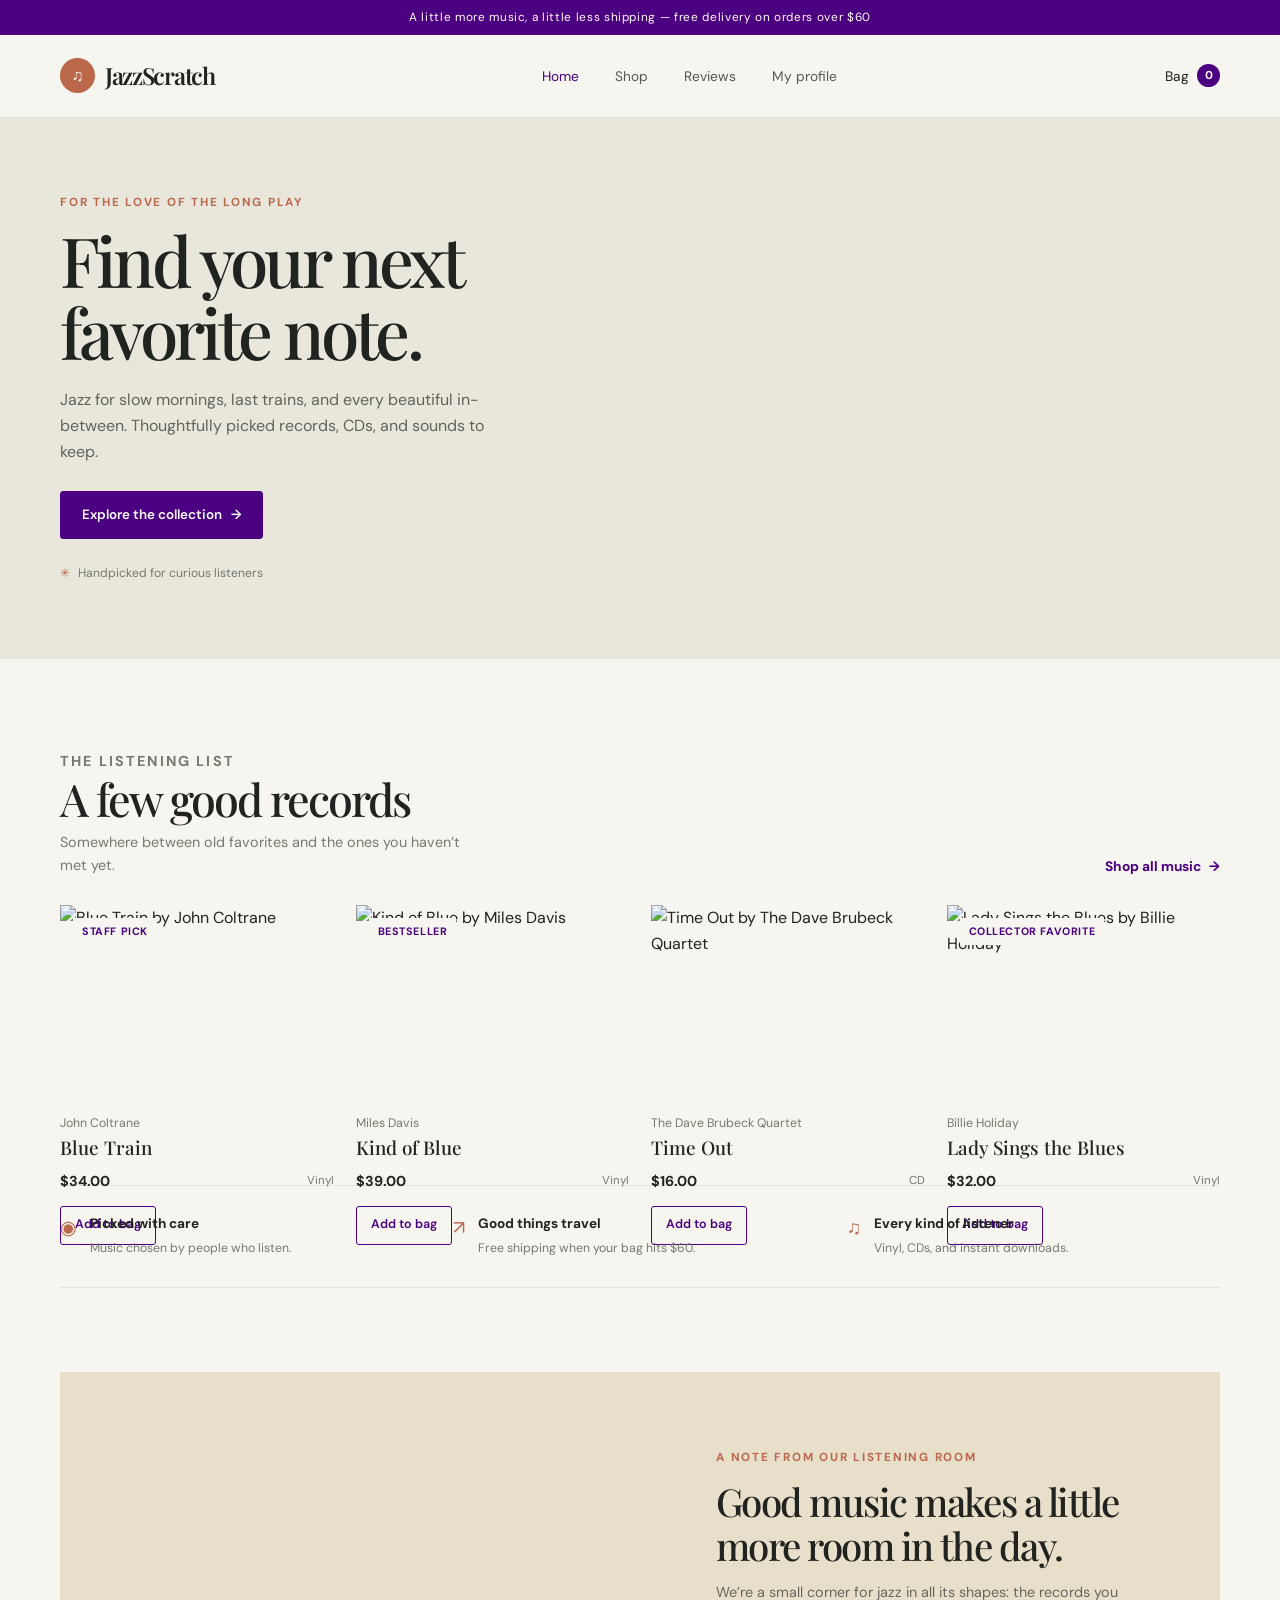
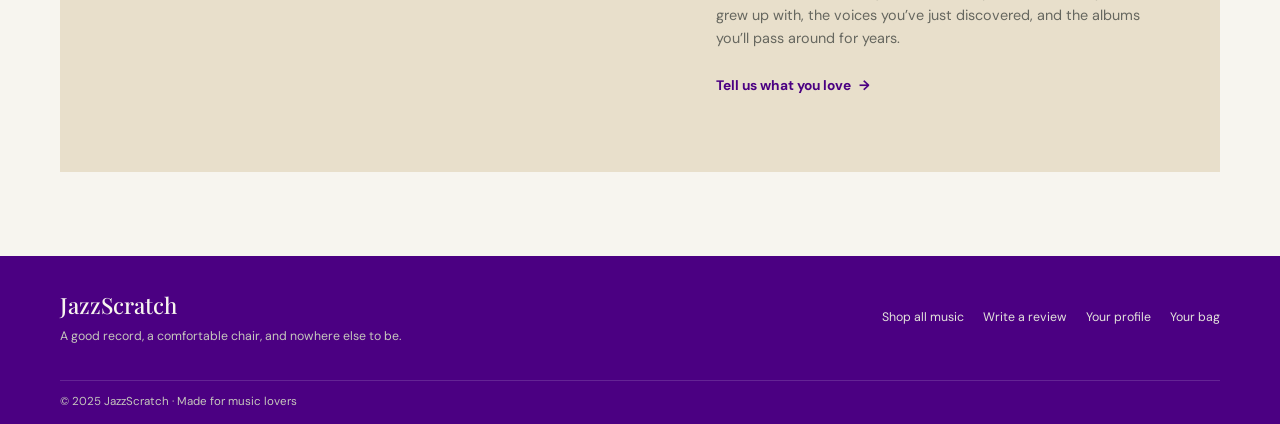
==== index.html @ 5fd5c49d "Add pages for product details, reviews, and checkout process. Implemented basic styling and function" ====
<!doctype html>
<html lang="en">
<head>
  <meta charset="utf-8">
  <meta name="viewport" content="width=device-width, initial-scale=1">
  <meta name="theme-color" content="#4B0082">
  <meta name="description" content="JazzScratch — records, CDs, and digital jazz for a life well listened.">
  <title>JazzScratch — Music for the in-between moments</title>
  <link rel="stylesheet" href="styles.css">
  <script defer src="products.js"></script>
  <script defer src="app.js"></script>
</head>
<body>
  <div class="announcement">A little more music, a little less shipping — free delivery on orders over $60</div>
  <header class="site-header">
    <div class="shell header-inner">
      <a class="brand" href="index.html" aria-label="JazzScratch home"><span class="brand-mark" aria-hidden="true">♫</span><span class="brand-name">JazzScratch</span></a>
      <nav class="main-nav" data-main-nav aria-label="Main navigation">
        <a href="index.html">Home</a><a href="products.html">Shop</a><a href="product-review.html">Reviews</a><a href="profile.html">My profile</a>
      </nav>
      <div class="header-actions"><a class="cart-link" href="cart.html">Bag <span class="cart-count" data-cart-count aria-label="0 items in cart">0</span></a><button class="menu-toggle" data-menu-toggle type="button" aria-label="Open navigation" aria-expanded="false">☰</button></div>
    </div>
  </header>
  <main>
    <section class="hero">
      <div class="hero-copy">
        <p class="eyebrow">For the love of the long play</p>
        <h1>Find your next favorite note.</h1>
        <p>Jazz for slow mornings, last trains, and every beautiful in-between. Thoughtfully picked records, CDs, and sounds to keep.</p>
        <a class="button" href="products.html">Explore the collection <span aria-hidden="true">→</span></a>
        <div class="hero-note"><span>✳</span> Handpicked for curious listeners</div>
      </div>
      <div class="hero-image" role="img" aria-label="A musician's studio filled with instruments"></div>
    </section>

    <section class="shell section" aria-labelledby="featured-heading">
      <div class="section-heading">
        <div><p class="eyebrow">The listening list</p><h2 id="featured-heading">A few good records</h2><p>Somewhere between old favorites and the ones you haven’t met yet.</p></div>
        <a class="text-link" href="products.html">Shop all music <span aria-hidden="true">→</span></a>
      </div>
      <div class="product-grid" data-featured-products></div>
    </section>

    <section class="shell feature-band" aria-label="Why shop JazzScratch">
      <div class="feature"><span class="feature-icon" aria-hidden="true">◉</span><div><strong>Picked with care</strong><span>Music chosen by people who listen.</span></div></div>
      <div class="feature"><span class="feature-icon" aria-hidden="true">↗</span><div><strong>Good things travel</strong><span>Free shipping when your bag hits $60.</span></div></div>
      <div class="feature"><span class="feature-icon" aria-hidden="true">♫</span><div><strong>Every kind of listener</strong><span>Vinyl, CDs, and instant downloads.</span></div></div>
    </section>

    <section class="shell section">
      <div class="story-panel">
        <div class="story-image" role="img" aria-label="A live musician performing beneath warm lights"></div>
        <div class="story-copy"><p class="eyebrow">A note from our listening room</p><h2>Good music makes a little more room in the day.</h2><p>We’re a small corner for jazz in all its shapes: the records you grew up with, the voices you’ve just discovered, and the albums you’ll pass around for years.</p><a class="text-link" href="product-review.html">Tell us what you love <span aria-hidden="true">→</span></a></div>
      </div>
    </section>
  </main>
  <footer class="site-footer">
    <div class="shell footer-inner"><div><a class="footer-brand" href="index.html">JazzScratch</a><p class="footer-copy">A good record, a comfortable chair, and nowhere else to be.</p></div><nav class="footer-links" aria-label="Footer navigation"><a href="products.html">Shop all music</a><a href="product-review.html">Write a review</a><a href="profile.html">Your profile</a><a href="cart.html">Your bag</a></nav></div>
    <div class="shell footer-bottom">© 2025 JazzScratch · Made for music lovers</div>
  </footer>
</body>
</html>
---- styles.css ----
@import url('https://fonts.googleapis.com/css2?family=DM+Sans:wght@400;500;600;700&family=Playfair+Display:wght@500;600;700&display=swap');

:root {
  color-scheme: light;
  --paper: #f7f5ef;
  --surface: #fffefa;
  --ink: #20231f;
  --muted: #77786f;
  --line: #e6e3d9;
  --olive: #4B0082;
  --olive-dark: #4B0082;
  --rust: #bb6749;
  --butter: #e9c879;
  --serif: 'Playfair Display', Georgia, serif;
  --sans: 'DM Sans', Arial, sans-serif;
  --shadow: 0 16px 42px rgba(37, 39, 31, .08);
}

* { box-sizing: border-box; }
html { scroll-behavior: smooth; }
body {
  margin: 0;
  background: var(--paper);
  color: var(--ink);
  font: 16px/1.6 var(--sans);
}
img { display: block; max-width: 100%; }
a { color: inherit; text-decoration: none; }
button, input, select, textarea { font: inherit; }
button, a, input, select, textarea { -webkit-tap-highlight-color: transparent; }
button { cursor: pointer; }
.shell { width: min(1160px, calc(100% - 48px)); margin-inline: auto; }
.sr-only {
  position: absolute;
  width: 1px;
  height: 1px;
  overflow: hidden;
  clip: rect(0, 0, 0, 0);
  white-space: nowrap;
  clip-path: inset(50%);
}
.eyebrow {
  margin: 0 0 12px;
  color: var(--rust);
  font-size: .73rem;
  font-weight: 700;
  letter-spacing: .15em;
  text-transform: uppercase;
}
.serif { font-family: var(--serif); font-weight: 500; letter-spacing: -.035em; }
.announcement {
  padding: 8px 20px;
  background: var(--olive-dark);
  color: #fffdf5;
  text-align: center;
  font-size: .74rem;
  letter-spacing: .055em;
}
.site-header { position: relative; z-index: 3; background: var(--paper); border-bottom: 1px solid var(--line); }
.header-inner {
  min-height: 82px;
  display: flex;
  align-items: center;
  justify-content: space-between;
  gap: 30px;
}
.brand { display: inline-flex; align-items: center; gap: 10px; white-space: nowrap; }
.brand-mark {
  display: grid;
  width: 35px;
  height: 35px;
  place-items: center;
  border-radius: 50%;
  background: var(--rust);
  color: white;
  font-size: 1rem;
}
.brand-name { font-family: var(--serif); font-size: 1.48rem; font-weight: 600; letter-spacing: -.055em; }
.main-nav { display: flex; align-items: center; gap: clamp(18px, 3vw, 36px); }
.main-nav a { color: #55574f; font-size: .86rem; transition: color .2s ease; }
.main-nav a:hover, .main-nav a[aria-current="page"] { color: var(--olive); }
.header-actions { display: flex; align-items: center; gap: 17px; }
.cart-link { display: inline-flex; align-items: center; gap: 8px; font-size: .86rem; }
.cart-count {
  display: inline-grid;
  min-width: 23px;
  height: 23px;
  padding-inline: 5px;
  place-items: center;
  border-radius: 50px;
  background: var(--olive);
  color: white;
  font-size: .72rem;
  font-weight: 700;
}
.menu-toggle { display: none; border: 0; background: none; color: var(--ink); font-size: 1.5rem; }

.button {
  display: inline-flex;
  min-height: 48px;
  align-items: center;
  justify-content: center;
  gap: 9px;
  padding: 0 21px;
  border: 1px solid var(--olive);
  border-radius: 3px;
  background: var(--olive);
  color: white;
  font-size: .84rem;
  font-weight: 600;
  transition: background .2s, color .2s, transform .2s;
}
.button:hover { transform: translateY(-1px); background: var(--olive-dark); border-color: var(--olive-dark); }
.button-outline { background: transparent; color: var(--olive); }
.button-outline:hover { background: var(--olive); color: white; }
.button-small { min-height: 39px; padding-inline: 14px; font-size: .78rem; }
.text-link { display: inline-flex; align-items: center; gap: 8px; color: var(--olive); font-size: .86rem; font-weight: 700; }
.text-link:hover { color: var(--olive); }

.hero {
  min-height: 535px;
  display: grid;
  grid-template-columns: 1.03fr .97fr;
  overflow: hidden;
  background: #e9e7dc;
}
.hero-copy { display: flex; flex-direction: column; align-items: flex-start; justify-content: center; padding: 75px max(44px, calc((100vw - 1160px) / 2)); padding-right: 35px; }
.hero h1 { max-width: 600px; margin: 0 0 20px; font: 500 clamp(3rem, 5.4vw, 5.1rem)/1.04 var(--serif); letter-spacing: -.055em; }
.hero-copy > p:not(.eyebrow) { max-width: 440px; margin: 0 0 27px; color: #62645b; }
.hero-image { min-height: 535px; background: linear-gradient(90deg, rgba(233,231,220,.1), transparent 30%), url('https://images.unsplash.com/photo-1511379938547-c1f69419868d?auto=format&fit=crop&w=1400&q=85') center 53%/cover; }
.hero-note { display: inline-flex; align-items: center; gap: 8px; margin-top: 25px; color: var(--muted); font-size: .76rem; }
.hero-note span { color: var(--rust); }

.section { padding-block: 84px; }
.section-tight { padding-block: 58px; }
.section-heading { display: flex; align-items: end; justify-content: space-between; gap: 25px; margin-bottom: 28px; }
.section-heading h2, .page-heading h1 { margin: 0; font: 500 clamp(2rem, 3.5vw, 3rem)/1.15 var(--serif); letter-spacing: -.045em; }
.section-heading p { max-width: 420px; margin: 7px 0 0; color: var(--muted); font-size: .9rem; }
.product-grid { display: grid; grid-template-columns: repeat(4, minmax(0, 1fr)); gap: 22px; }
.product-card { min-width: 0; }
.product-image-wrap { position: relative; overflow: hidden; aspect-ratio: 1 / 1.05; background: #e6e1d5; }
.product-image { width: 100%; height: 100%; object-fit: cover; transition: transform .45s ease; }
.product-card:hover .product-image { transform: scale(1.035); }
.product-badge { position: absolute; top: 13px; left: 13px; padding: 5px 9px; background: var(--paper); color: var(--olive); font-size: .67rem; font-weight: 700; letter-spacing: .055em; text-transform: uppercase; }
.product-info { padding-top: 13px; }
.product-artist { margin: 0 0 2px; color: var(--muted); font-size: .77rem; }
.product-title { margin: 0; font: 500 1.18rem/1.35 var(--serif); }
.product-meta { display: flex; align-items: center; justify-content: space-between; gap: 8px; margin-top: 9px; }
.product-price { font-size: .9rem; font-weight: 700; }
.product-format { color: var(--muted); font-size: .72rem; }
.card-add { margin-top: 13px; }
.empty-state { grid-column: 1 / -1; padding: 35px; border: 1px dashed #cbc9bd; color: var(--muted); text-align: center; }

.feature-band {
  display: grid;
  grid-template-columns: repeat(3, 1fr);
  gap: 20px;
  padding-block: 27px;
  border-block: 1px solid var(--line);
}
.feature { display: flex; align-items: flex-start; gap: 13px; }
.feature-icon { color: var(--rust); font-size: 1.2rem; }
.feature strong { display: block; font-size: .85rem; }
.feature span:last-child { color: var(--muted); font-size: .77rem; }
.story-panel { display: grid; min-height: 390px; grid-template-columns: 1fr 1fr; background: #e8dfcb; }
.story-image { min-height: 300px; background: url('https://images.unsplash.com/photo-1493225457124-a3eb161ffa5f?auto=format&fit=crop&w=1200&q=85') center/cover; }
.story-copy { display: flex; flex-direction: column; align-items: flex-start; justify-content: center; padding: clamp(32px, 6vw, 76px); }
.story-copy h2 { max-width: 460px; margin: 0 0 14px; font: 500 clamp(2rem, 3vw, 2.8rem)/1.15 var(--serif); letter-spacing: -.04em; }
.story-copy p:not(.eyebrow) { max-width: 440px; margin: 0 0 24px; color: #66675f; font-size: .9rem; }

.page-main { min-height: 56vh; padding-block: 62px 90px; }
.page-heading { margin-bottom: 30px; }
.page-heading p { max-width: 650px; margin: 10px 0 0; color: var(--muted); }
.toolbar { display: grid; grid-template-columns: minmax(220px, 1fr) 220px 200px; gap: 12px; margin-bottom: 27px; }
.field, .select, .textarea {
  width: 100%;
  min-height: 47px;
  padding: 11px 13px;
  border: 1px solid #d8d6cc;
  border-radius: 3px;
  background: var(--surface);
  color: var(--ink);
}
.textarea { min-height: 130px; resize: vertical; }
.field:focus, .select:focus, .textarea:focus { outline: 2px solid rgba(75, 0, 130, .22); border-color: var(--olive); }
.filter-label, .form-field label { display: block; margin-bottom: 7px; color: #575950; font-size: .78rem; font-weight: 600; }
.toolbar .field, .toolbar .select { align-self: end; }

.detail-layout { display: grid; grid-template-columns: 1fr 1fr; gap: clamp(35px, 7vw, 85px); align-items: start; }
.detail-image { width: 100%; aspect-ratio: 1 / 1; object-fit: cover; background: #e6e1d5; }
.detail-copy { padding-top: 16px; }
.detail-copy h1 { margin: 0 0 7px; font: 500 clamp(2.5rem, 4vw, 3.8rem)/1.08 var(--serif); letter-spacing: -.05em; }
.detail-artist { margin: 0; color: var(--muted); }
.detail-price { margin: 22px 0; font-size: 1.2rem; font-weight: 700; }
.detail-description { max-width: 540px; color: #62645b; }
.detail-purchase { display: flex; gap: 12px; margin: 27px 0 35px; }
.quantity-input { width: 78px; min-height: 48px; padding: 8px; border: 1px solid #d8d6cc; background: var(--surface); text-align: center; }
.spec-list { margin: 0; border-top: 1px solid var(--line); }
.spec-row { display: flex; justify-content: space-between; gap: 20px; padding: 12px 0; border-bottom: 1px solid var(--line); font-size: .83rem; }
.spec-row dt { color: var(--muted); }
.spec-row dd { margin: 0; font-weight: 600; text-align: right; }

.content-card { padding: clamp(22px, 4vw, 38px); border: 1px solid var(--line); background: var(--surface); }
.cart-layout, .checkout-layout { display: grid; grid-template-columns: minmax(0, 1.5fr) minmax(270px, .75fr); gap: 38px; align-items: start; }
.cart-line { display: grid; grid-template-columns: 96px 1fr auto; gap: 20px; align-items: center; padding: 19px 0; border-bottom: 1px solid var(--line); }
.cart-line:first-child { padding-top: 0; }
.cart-line img { width: 96px; height: 96px; object-fit: cover; background: #e6e1d5; }
.cart-line h3 { margin: 0; font: 500 1.15rem/1.3 var(--serif); }
.cart-line p { margin: 4px 0; color: var(--muted); font-size: .79rem; }
.cart-line-controls { display: flex; flex-wrap: wrap; align-items: center; gap: 13px; margin-top: 10px; }
.qty-control { display: flex; align-items: center; gap: 10px; }
.qty-control button, .remove-button { padding: 3px 7px; border: 1px solid var(--line); background: transparent; color: var(--ink); }
.remove-button { border: 0; color: var(--rust); font-size: .78rem; text-decoration: underline; }
.line-total { align-self: start; padding-top: 8px; font-size: .87rem; font-weight: 700; white-space: nowrap; }
.summary-card { position: sticky; top: 20px; }
.summary-card h2 { margin: 0 0 19px; font: 500 1.55rem var(--serif); }
.summary-row { display: flex; justify-content: space-between; gap: 15px; padding: 9px 0; color: #66675f; font-size: .85rem; }
.summary-total { margin-top: 8px; padding-top: 16px; border-top: 1px solid var(--line); color: var(--ink); font-size: 1rem; font-weight: 700; }
.summary-card .button { width: 100%; margin-top: 17px; }
.summary-note { margin: 13px 0 0; color: var(--muted); font-size: .74rem; text-align: center; }
.empty-cart { padding: 35px; border: 1px dashed #cbc9bd; background: rgba(255,254,250,.55); text-align: center; }
.empty-cart h2 { margin: 0 0 7px; font: 500 1.65rem var(--serif); }
.empty-cart p { margin: 0 0 20px; color: var(--muted); }

.form-layout { display: grid; grid-template-columns: minmax(0, 1.2fr) minmax(280px, .8fr); gap: 38px; align-items: start; }
.form-grid { display: grid; grid-template-columns: repeat(2, 1fr); gap: 17px; }
.form-field.full { grid-column: 1 / -1; }
.form-field { min-width: 0; }
.form-field .field, .form-field .select, .form-field .textarea { background: white; }
.form-submit { margin-top: 20px; }
.notice { margin: 0 0 19px; padding: 14px 16px; border-left: 3px solid var(--olive); background: #eee5f5; color: var(--olive-dark); font-size: .86rem; }
.notice-error { border-color: var(--rust); background: #f7ece6; color: #763d2a; }
.order-lines { margin: 0; padding: 0; list-style: none; }
.order-lines li { display: flex; justify-content: space-between; gap: 15px; padding: 8px 0; border-bottom: 1px solid var(--line); font-size: .8rem; }

.review-shell { max-width: 770px; margin-inline: auto; }
.review-fields { display: grid; gap: 19px; }
.choice-grid { display: flex; flex-wrap: wrap; gap: 9px; }
.choice { position: relative; }
.choice input { position: absolute; width: 1px; height: 1px; opacity: 0; }
.choice span { display: inline-flex; min-height: 38px; align-items: center; padding: 0 13px; border: 1px solid #d8d6cc; border-radius: 50px; background: white; color: #66675f; font-size: .79rem; cursor: pointer; }
.choice input:checked + span { border-color: var(--olive); background: var(--olive); color: white; }
.choice input:focus-visible + span { outline: 2px solid var(--rust); outline-offset: 2px; }
.rating-row { display: flex; align-items: center; gap: 13px; }
.rating-row select { width: 100px; }
.review-list { display: grid; gap: 15px; margin-top: 22px; }
.review-item { padding: 18px; border: 1px solid var(--line); background: white; }
.review-item h3 { margin: 0; font: 500 1.1rem var(--serif); }
.review-item p { margin: 7px 0 0; color: #62645b; font-size: .86rem; white-space: pre-wrap; }
.review-item small { color: var(--muted); }
.profile-grid { display: grid; grid-template-columns: .8fr 1.2fr; gap: 25px; align-items: start; }
.profile-name { margin: 0 0 5px; font: 500 1.8rem var(--serif); }
.profile-data { margin: 0; }
.profile-data div { padding: 11px 0; border-bottom: 1px solid var(--line); }
.profile-data dt { color: var(--muted); font-size: .73rem; }
.profile-data dd { margin: 2px 0 0; font-size: .86rem; font-weight: 600; }
.preference-chips { display: flex; flex-wrap: wrap; gap: 8px; margin-top: 12px; }
.preference-chip { padding: 5px 10px; border-radius: 50px; background: #eee5f5; color: var(--olive-dark); font-size: .75rem; }

.site-footer { margin-top: 0; background: #4B0082; color: #f7f5ef; }
.footer-inner { display: grid; grid-template-columns: 1fr auto; gap: 28px; align-items: center; padding-block: 34px; }
.footer-brand { font: 500 1.4rem var(--serif); }
.footer-copy { max-width: 420px; margin: 5px 0 0; color: #c6c7bd; font-size: .77rem; }
.footer-links { display: flex; flex-wrap: wrap; justify-content: end; gap: 19px; }
.footer-links a { color: #e4e3dc; font-size: .77rem; }
.footer-bottom { padding: 12px 0; border-top: 1px solid rgba(255,255,255,.14); color: #c6c7bd; font-size: .72rem; }

@media (max-width: 900px) {
  .main-nav { gap: 17px; }
  .main-nav a { font-size: .8rem; }
  .product-grid { grid-template-columns: repeat(2, minmax(0, 1fr)); gap: 28px 18px; }
  .hero { min-height: 470px; }
  .hero-image { min-height: 470px; }
  .cart-layout, .checkout-layout, .form-layout { gap: 22px; }
}
@media (max-width: 700px) {
  .shell { width: min(100% - 34px, 560px); }
  .announcement { font-size: .68rem; }
  .header-inner { min-height: 70px; }
  .menu-toggle { display: block; order: 3; }
  .main-nav {
    position: absolute;
    top: 100%;
    right: 0;
    left: 0;
    display: none;
    align-items: stretch;
    gap: 0;
    padding: 8px 22px 17px;
    border-bottom: 1px solid var(--line);
    background: var(--paper);
  }
  .main-nav.is-open { display: flex; flex-direction: column; }
  .main-nav a { padding: 10px 0; font-size: .9rem; }
  .header-actions { margin-left: auto; }
  .cart-link { font-size: .8rem; }
  .hero { grid-template-columns: 1fr; }
  .hero-copy { min-height: 390px; padding: 50px 28px; }
  .hero h1 { font-size: clamp(3rem, 12vw, 4.3rem); }
  .hero-image { min-height: 310px; }
  .section { padding-block: 61px; }
  .section-heading { align-items: flex-start; flex-direction: column; gap: 14px; }
  .feature-band { grid-template-columns: 1fr; gap: 19px; padding-block: 24px; }
  .story-panel { grid-template-columns: 1fr; }
  .story-image { min-height: 280px; }
  .story-copy { padding: 37px 27px; }
  .page-main { padding-block: 45px 65px; }
  .toolbar { grid-template-columns: 1fr 1fr; }
  .toolbar .field { grid-column: 1 / -1; }
  .detail-layout { grid-template-columns: 1fr; gap: 24px; }
  .detail-copy { padding-top: 0; }
  .cart-layout, .checkout-layout, .form-layout, .profile-grid { grid-template-columns: 1fr; }
  .summary-card { position: static; }
  .cart-line { grid-template-columns: 72px 1fr auto; gap: 12px; }
  .cart-line img { width: 72px; height: 78px; }
  .cart-line h3 { font-size: 1rem; }
  .footer-inner { grid-template-columns: 1fr; }
  .footer-links { justify-content: flex-start; }
}
@media (max-width: 420px) {
  .shell { width: calc(100% - 28px); }
  .brand-name { font-size: 1.28rem; }
  .brand-mark { width: 31px; height: 31px; }
  .header-inner { gap: 12px; }
  .header-actions { gap: 0; }
  .product-grid { gap: 22px 12px; }
  .product-title { font-size: 1.04rem; }
  .product-image-wrap { aspect-ratio: 1 / 1.12; }
  .toolbar { grid-template-columns: 1fr; }
  .toolbar .field { grid-column: auto; }
  .form-grid { grid-template-columns: 1fr; }
  .form-field.full { grid-column: auto; }
  .cart-line { grid-template-columns: 62px 1fr; }
  .cart-line img { width: 62px; height: 70px; }
  .line-total { grid-column: 2; justify-self: start; padding-top: 0; }
}
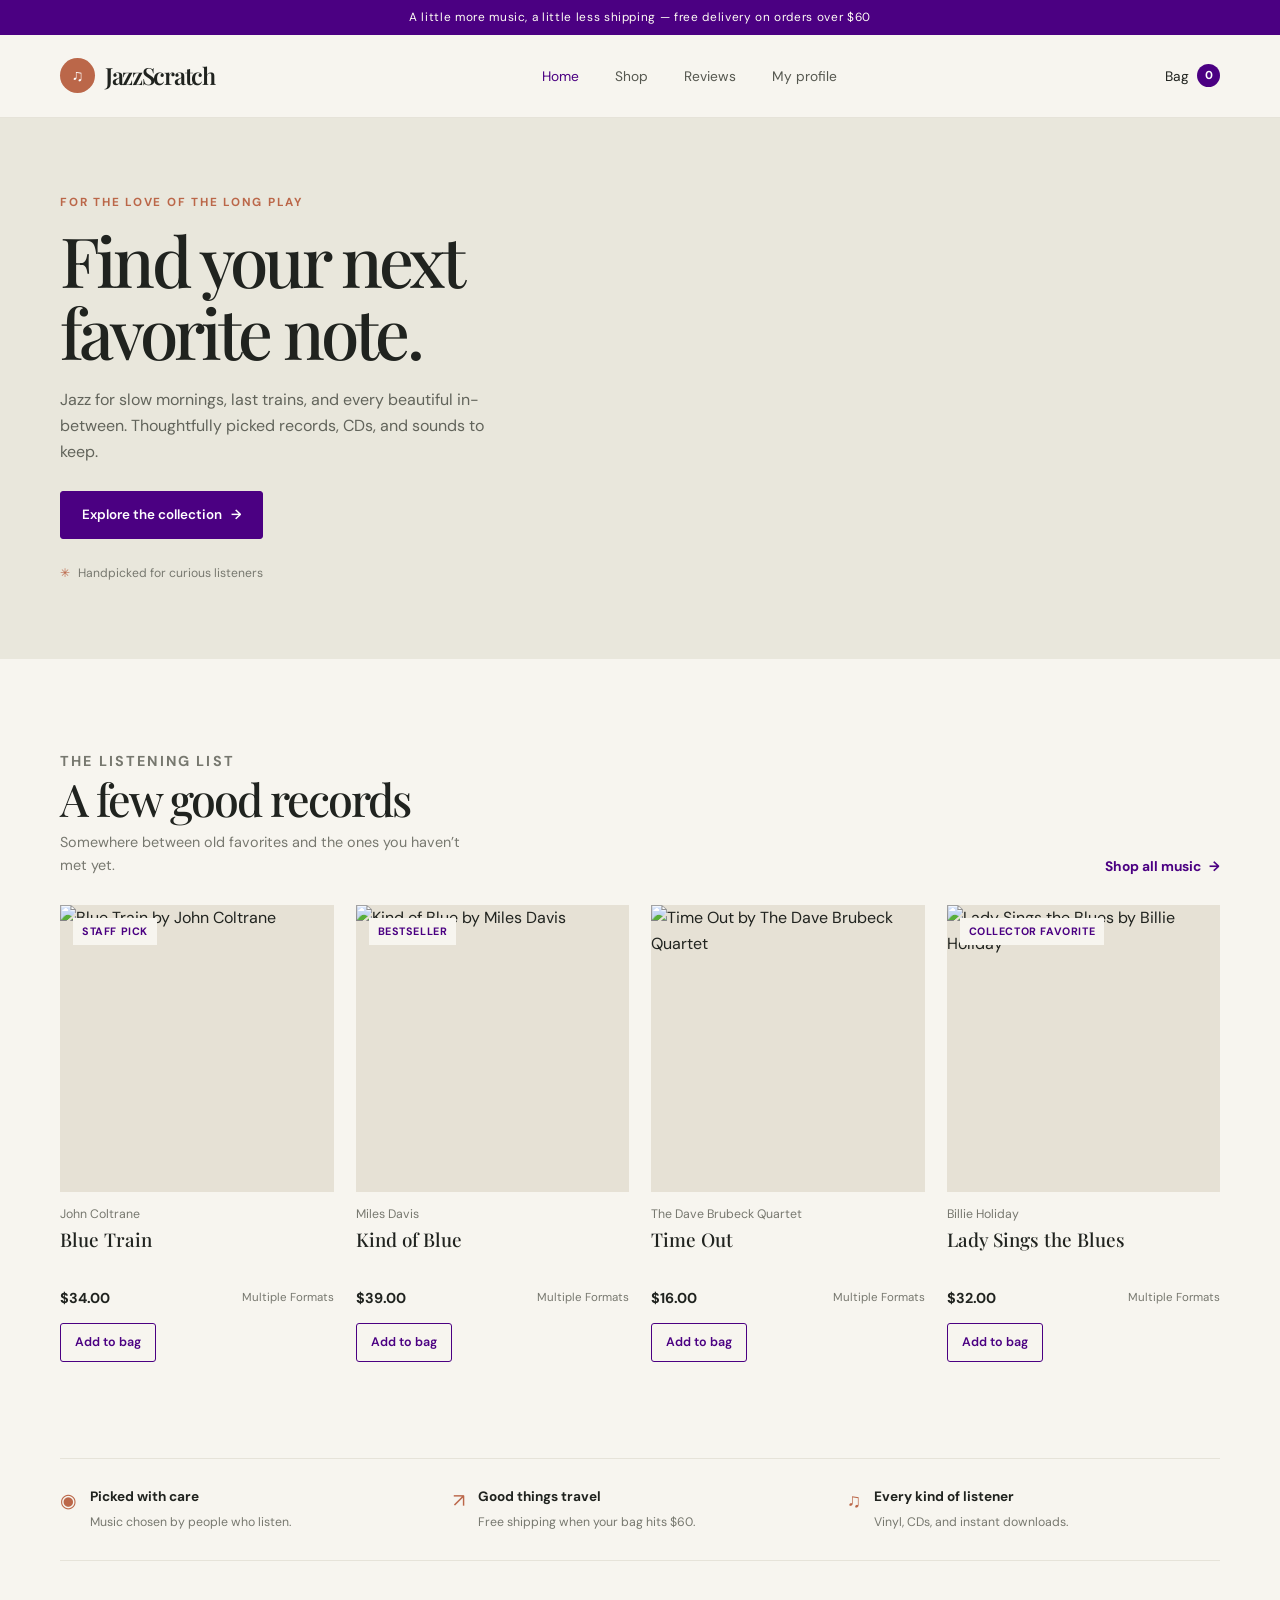
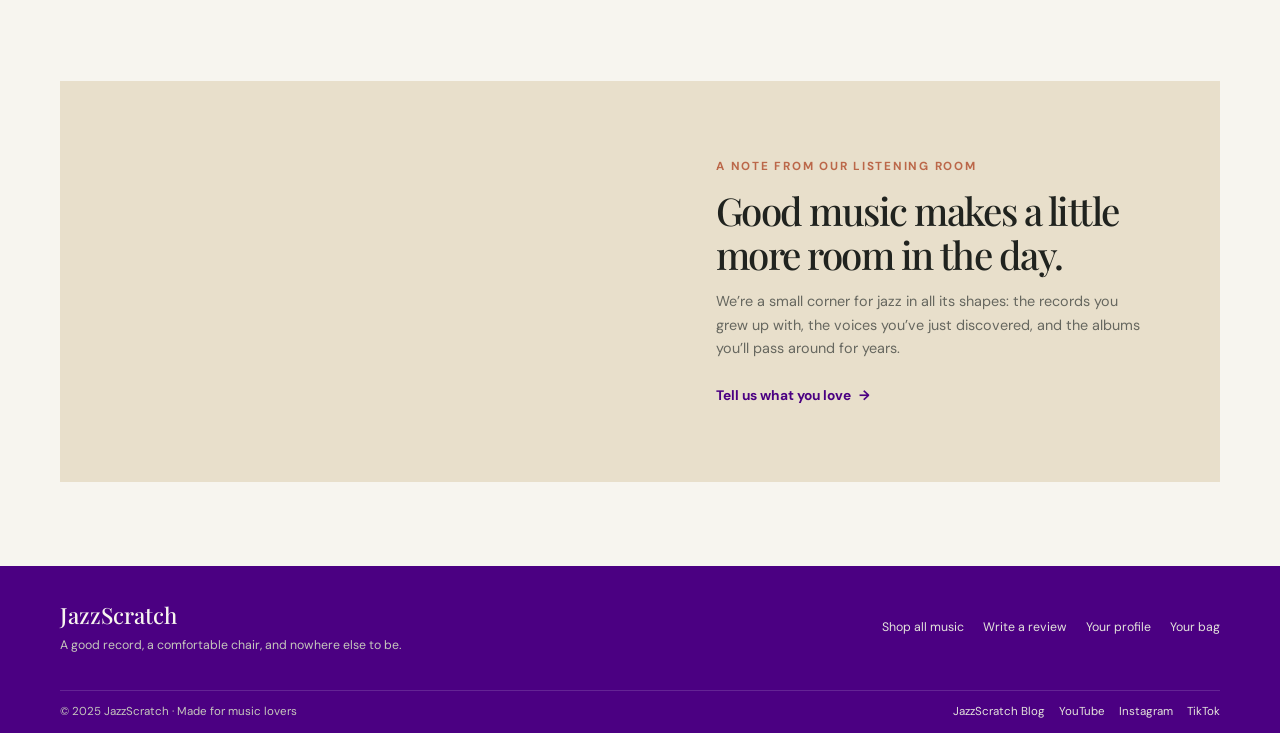
==== commit e601a15d: "added new features and fixed bugs in the application, including updates to the user interface and pr" ====
--- a/index.html
+++ b/index.html
@@ -56,7 +56,7 @@
   </main>
   <footer class="site-footer">
     <div class="shell footer-inner"><div><a class="footer-brand" href="index.html">JazzScratch</a><p class="footer-copy">A good record, a comfortable chair, and nowhere else to be.</p></div><nav class="footer-links" aria-label="Footer navigation"><a href="products.html">Shop all music</a><a href="product-review.html">Write a review</a><a href="profile.html">Your profile</a><a href="cart.html">Your bag</a></nav></div>
-    <div class="shell footer-bottom">© 2025 JazzScratch · Made for music lovers</div>
+    <div class="shell footer-bottom"><div class="footer-bottom-inner"><span>© 2025 JazzScratch · Made for music lovers</span><nav class="social-links" aria-label="Social media"><a href="#">JazzScratch Blog</a><a href="#">YouTube</a><a href="#">Instagram</a><a href="#">TikTok</a></nav></div></div>
   </footer>
 </body>
 </html>
--- a/styles.css
+++ b/styles.css
@@ -136,25 +136,26 @@
 .section-heading { display: flex; align-items: end; justify-content: space-between; gap: 25px; margin-bottom: 28px; }
 .section-heading h2, .page-heading h1 { margin: 0; font: 500 clamp(2rem, 3.5vw, 3rem)/1.15 var(--serif); letter-spacing: -.045em; }
 .section-heading p { max-width: 420px; margin: 7px 0 0; color: var(--muted); font-size: .9rem; }
-.product-grid { display: grid; grid-template-columns: repeat(4, minmax(0, 1fr)); gap: 22px; }
-.product-card { min-width: 0; }
+.product-grid { display: grid; grid-template-columns: repeat(4, minmax(0, 1fr)); gap: 38px 22px; align-items: stretch; }
+.product-card { min-width: 0; display: flex; flex-direction: column; height: 100%; }
 .product-image-wrap { position: relative; overflow: hidden; aspect-ratio: 1 / 1.05; background: #e6e1d5; }
 .product-image { width: 100%; height: 100%; object-fit: cover; transition: transform .45s ease; }
 .product-card:hover .product-image { transform: scale(1.035); }
 .product-badge { position: absolute; top: 13px; left: 13px; padding: 5px 9px; background: var(--paper); color: var(--olive); font-size: .67rem; font-weight: 700; letter-spacing: .055em; text-transform: uppercase; }
-.product-info { padding-top: 13px; }
+.product-info { display: flex; flex: 1; flex-direction: column; min-width: 0; padding-top: 13px; }
 .product-artist { margin: 0 0 2px; color: var(--muted); font-size: .77rem; }
-.product-title { margin: 0; font: 500 1.18rem/1.35 var(--serif); }
+.product-title { min-height: 2.7em; margin: 0; font: 500 1.18rem/1.35 var(--serif); }
 .product-meta { display: flex; align-items: center; justify-content: space-between; gap: 8px; margin-top: 9px; }
 .product-price { font-size: .9rem; font-weight: 700; }
 .product-format { color: var(--muted); font-size: .72rem; }
-.card-add { margin-top: 13px; }
+.card-add { align-self: flex-start; margin-top: 13px; }
 .empty-state { grid-column: 1 / -1; padding: 35px; border: 1px dashed #cbc9bd; color: var(--muted); text-align: center; }
 
 .feature-band {
   display: grid;
   grid-template-columns: repeat(3, 1fr);
   gap: 20px;
+  margin-block: 12px 36px;
   padding-block: 27px;
   border-block: 1px solid var(--line);
 }
@@ -171,7 +172,7 @@
 .page-main { min-height: 56vh; padding-block: 62px 90px; }
 .page-heading { margin-bottom: 30px; }
 .page-heading p { max-width: 650px; margin: 10px 0 0; color: var(--muted); }
-.toolbar { display: grid; grid-template-columns: minmax(220px, 1fr) 220px 200px; gap: 12px; margin-bottom: 27px; }
+.toolbar { display: grid; grid-template-columns: minmax(180px, 1fr) repeat(4, minmax(150px, 180px)); gap: 12px; margin-bottom: 27px; }
 .field, .select, .textarea {
   width: 100%;
   min-height: 47px;
@@ -193,7 +194,9 @@
 .detail-artist { margin: 0; color: var(--muted); }
 .detail-price { margin: 22px 0; font-size: 1.2rem; font-weight: 700; }
 .detail-description { max-width: 540px; color: #62645b; }
-.detail-purchase { display: flex; gap: 12px; margin: 27px 0 35px; }
+.detail-purchase { display: flex; flex-wrap: wrap; align-items: flex-end; gap: 12px; margin: 27px 0 35px; }
+.detail-format { display: grid; gap: 5px; min-width: 145px; color: #575950; font-size: .78rem; font-weight: 600; }
+.detail-format .select { min-width: 145px; }
 .quantity-input { width: 78px; min-height: 48px; padding: 8px; border: 1px solid #d8d6cc; background: var(--surface); text-align: center; }
 .spec-list { margin: 0; border-top: 1px solid var(--line); }
 .spec-row { display: flex; justify-content: space-between; gap: 20px; padding: 12px 0; border-bottom: 1px solid var(--line); font-size: .83rem; }
@@ -241,11 +244,29 @@
 .choice span { display: inline-flex; min-height: 38px; align-items: center; padding: 0 13px; border: 1px solid #d8d6cc; border-radius: 50px; background: white; color: #66675f; font-size: .79rem; cursor: pointer; }
 .choice input:checked + span { border-color: var(--olive); background: var(--olive); color: white; }
 .choice input:focus-visible + span { outline: 2px solid var(--rust); outline-offset: 2px; }
-.rating-row { display: flex; align-items: center; gap: 13px; }
-.rating-row select { width: 100px; }
+.star-rating-field { margin: 0; padding: 0; border: 0; }
+.star-rating { display: flex; align-items: center; gap: 3px; }
+.star-rating input { position: absolute; width: 1px; height: 1px; opacity: 0; }
+.star-rating label { margin: 0; color: #b9b6aa; font-size: 2rem; line-height: 1; cursor: pointer; transition: color .15s ease, transform .15s ease; }
+.star-rating label:hover, .star-rating label.filled { color: #c58a34; }
+.star-rating input:focus-visible + label { outline: 2px solid var(--rust); outline-offset: 2px; border-radius: 2px; }
+.star-rating:hover label { color: #b9b6aa; }
+.star-rating label:hover, .star-rating label:hover ~ label { color: #b9b6aa; }
+.star-rating label.filled { color: #c58a34; }
+.review-section { display: grid; gap: 17px; padding: 20px; border: 1px solid var(--line); background: #faf9f5; }
+.review-section h2 { margin: 0 0 14px; font: 500 1.35rem var(--serif); }
+.review-section-disliked { border-left: 3px solid #a36c5a; }
+.choice-disliked input:checked + span { border-color: #8c5a49; background: #8c5a49; }
+.review-stars { display: inline-block; margin-left: 5px; color: #c58a34; font-size: .9em; letter-spacing: 1px; }
+.review-feedback { margin-top: 10px; }
+.review-feedback p { margin-top: 3px; }
+.review-feedback-disliked strong { color: #8c5a49; }
 .review-list { display: grid; gap: 15px; margin-top: 22px; }
 .review-item { padding: 18px; border: 1px solid var(--line); background: white; }
 .review-item h3 { margin: 0; font: 500 1.1rem var(--serif); }
+.review-item-header { display: flex; align-items: flex-start; justify-content: space-between; gap: 12px; }
+.delete-review-button { flex: 0 0 auto; padding: 5px 8px; border: 1px solid #b28a7d; background: transparent; color: #7a4c3e; font-size: .75rem; cursor: pointer; }
+.delete-review-button:hover, .delete-review-button:focus-visible { background: #f2e3de; }
 .review-item p { margin: 7px 0 0; color: #62645b; font-size: .86rem; white-space: pre-wrap; }
 .review-item small { color: var(--muted); }
 .profile-grid { display: grid; grid-template-columns: .8fr 1.2fr; gap: 25px; align-items: start; }
@@ -256,6 +277,22 @@
 .profile-data dd { margin: 2px 0 0; font-size: .86rem; font-weight: 600; }
 .preference-chips { display: flex; flex-wrap: wrap; gap: 8px; margin-top: 12px; }
 .preference-chip { padding: 5px 10px; border-radius: 50px; background: #eee5f5; color: var(--olive-dark); font-size: .75rem; }
+.preference-chip-disliked { background: #f2e3de; color: #7a4c3e; }
+.interpretation-shell { margin-top: 55px; padding: clamp(22px, 4vw, 38px); border: 1px solid var(--line); background: var(--surface); }
+.interpretation-heading { display: flex; align-items: flex-start; justify-content: space-between; gap: 20px; }
+.interpretation-heading h2 { margin: 0; font: 500 clamp(1.7rem, 3vw, 2.35rem)/1.12 var(--serif); }
+.interpretation-status { padding: 6px 10px; border-radius: 50px; background: #eef0e5; color: var(--olive-dark); font-size: .72rem; white-space: nowrap; }
+.interpretation-status-suggested { background: #e7eddf; color: #4f5f35; }
+.interpretation-status-not-suggested { background: #f2e3de; color: #7a4c3e; }
+.interpretation-status-unsure { background: #eeeae0; color: #686258; }
+.interpretation-copy { max-width: 720px; margin: 18px 0; color: #62645b; font-size: .92rem; }
+.interpretation-block { margin-top: 17px; }
+.interpretation-block strong, .interpretation-dislikes strong { color: #575950; font-size: .78rem; }
+.interpretation-dislikes { margin: 18px 0 0; color: #62645b; font-size: .82rem; }
+.suggestion-rating { display: flex; align-items: center; gap: 8px; margin-top: 22px; padding-top: 17px; border-top: 1px solid var(--line); }
+.suggestion-rating > span { margin-right: 4px; color: #62645b; font-size: .82rem; }
+.suggestion-rating button { width: 40px; height: 40px; border: 1px solid var(--line); border-radius: 50%; background: white; cursor: pointer; font-size: 1rem; }
+.suggestion-rating button:hover, .suggestion-rating button.is-selected { border-color: var(--olive); background: #eef0e5; }
 
 .site-footer { margin-top: 0; background: #4B0082; color: #f7f5ef; }
 .footer-inner { display: grid; grid-template-columns: 1fr auto; gap: 28px; align-items: center; padding-block: 34px; }
@@ -264,10 +301,15 @@
 .footer-links { display: flex; flex-wrap: wrap; justify-content: end; gap: 19px; }
 .footer-links a { color: #e4e3dc; font-size: .77rem; }
 .footer-bottom { padding: 12px 0; border-top: 1px solid rgba(255,255,255,.14); color: #c6c7bd; font-size: .72rem; }
+.footer-bottom-inner { display: flex; align-items: center; justify-content: space-between; gap: 16px; }
+.social-links { display: flex; flex-wrap: wrap; justify-content: flex-end; gap: 14px; }
+.social-links a { color: #e4e3dc; }
+.social-links a:hover { text-decoration: underline; }
 
 @media (max-width: 900px) {
   .main-nav { gap: 17px; }
   .main-nav a { font-size: .8rem; }
+  .toolbar { grid-template-columns: repeat(3, minmax(0, 1fr)); }
   .product-grid { grid-template-columns: repeat(2, minmax(0, 1fr)); gap: 28px 18px; }
   .hero { min-height: 470px; }
   .hero-image { min-height: 470px; }
@@ -308,6 +350,9 @@
   .toolbar { grid-template-columns: 1fr 1fr; }
   .toolbar .field { grid-column: 1 / -1; }
   .detail-layout { grid-template-columns: 1fr; gap: 24px; }
+  .interpretation-heading { flex-direction: column; }
+  .suggestion-rating { flex-wrap: wrap; }
+  .suggestion-rating > span { width: 100%; }
   .detail-copy { padding-top: 0; }
   .cart-layout, .checkout-layout, .form-layout, .profile-grid { grid-template-columns: 1fr; }
   .summary-card { position: static; }
@@ -316,6 +361,8 @@
   .cart-line h3 { font-size: 1rem; }
   .footer-inner { grid-template-columns: 1fr; }
   .footer-links { justify-content: flex-start; }
+  .footer-bottom-inner { align-items: flex-start; flex-direction: column; }
+  .social-links { justify-content: flex-start; }
 }
 @media (max-width: 420px) {
   .shell { width: calc(100% - 28px); }
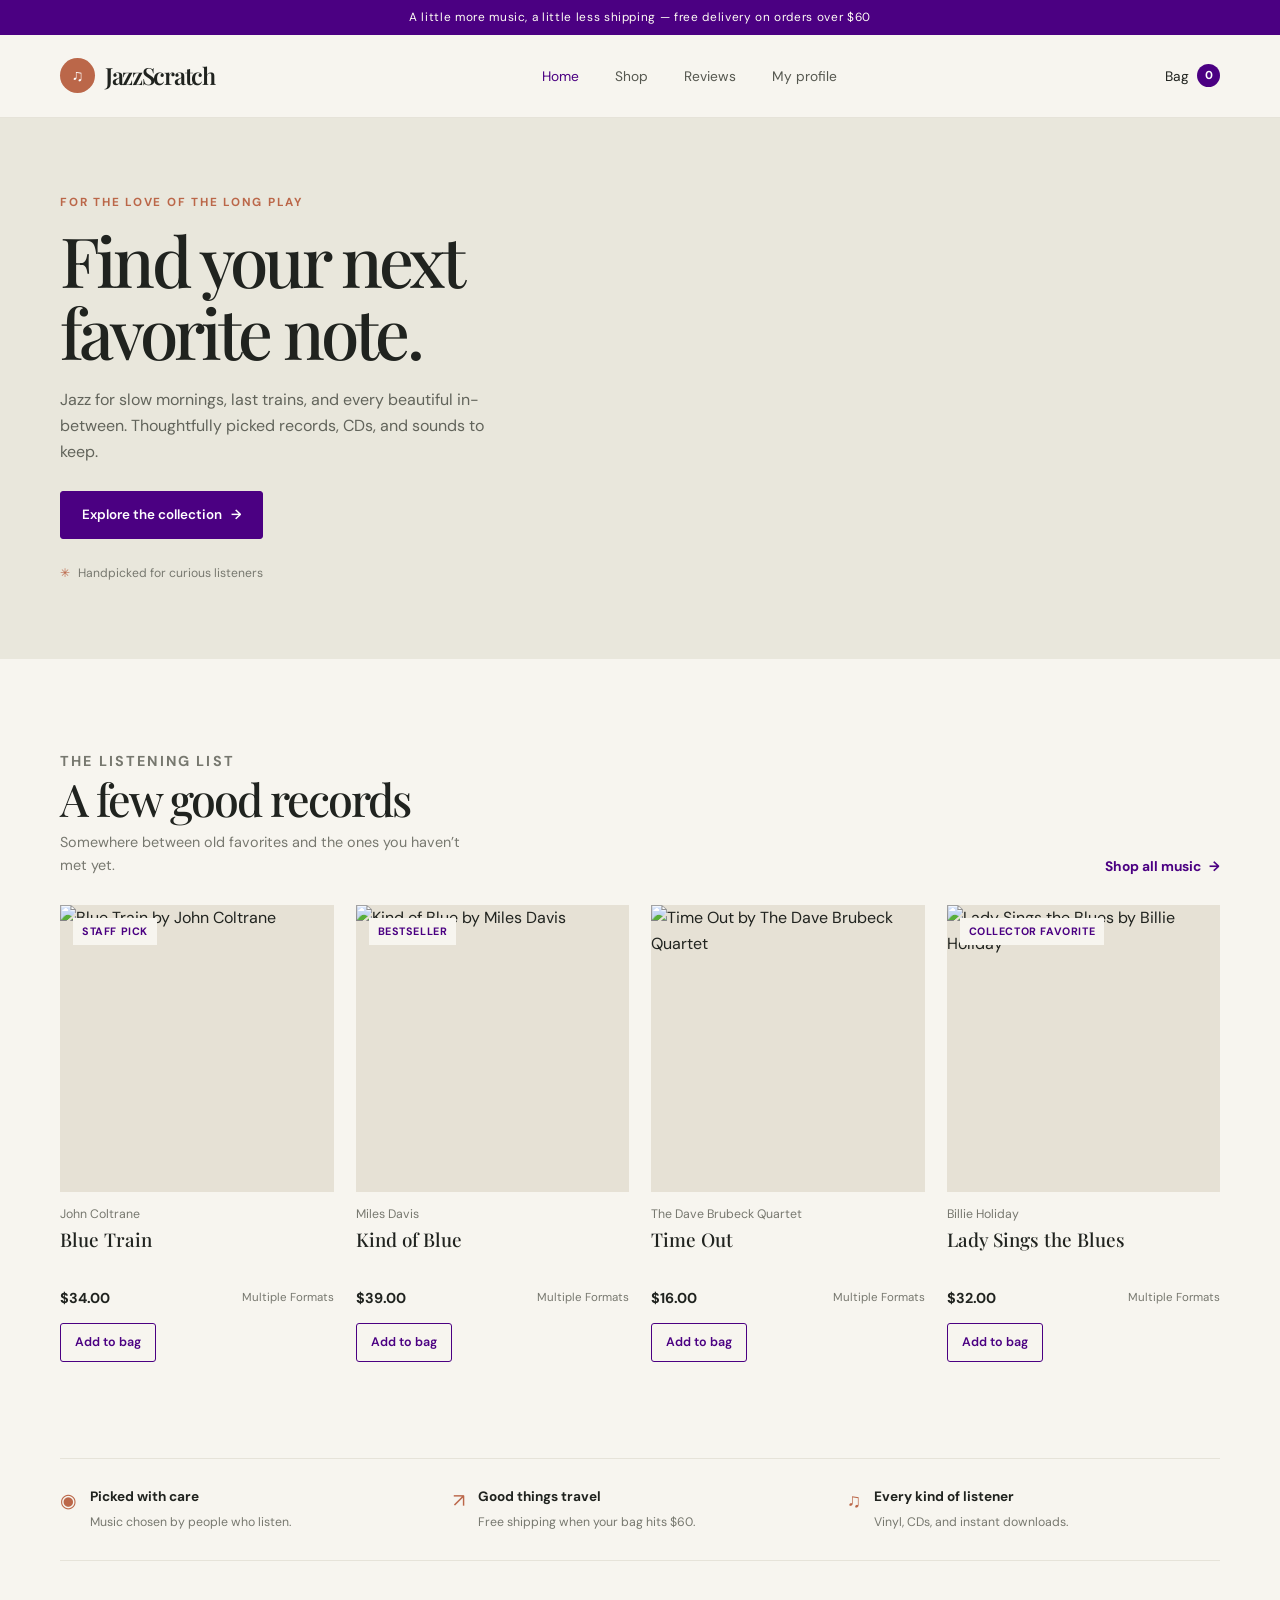
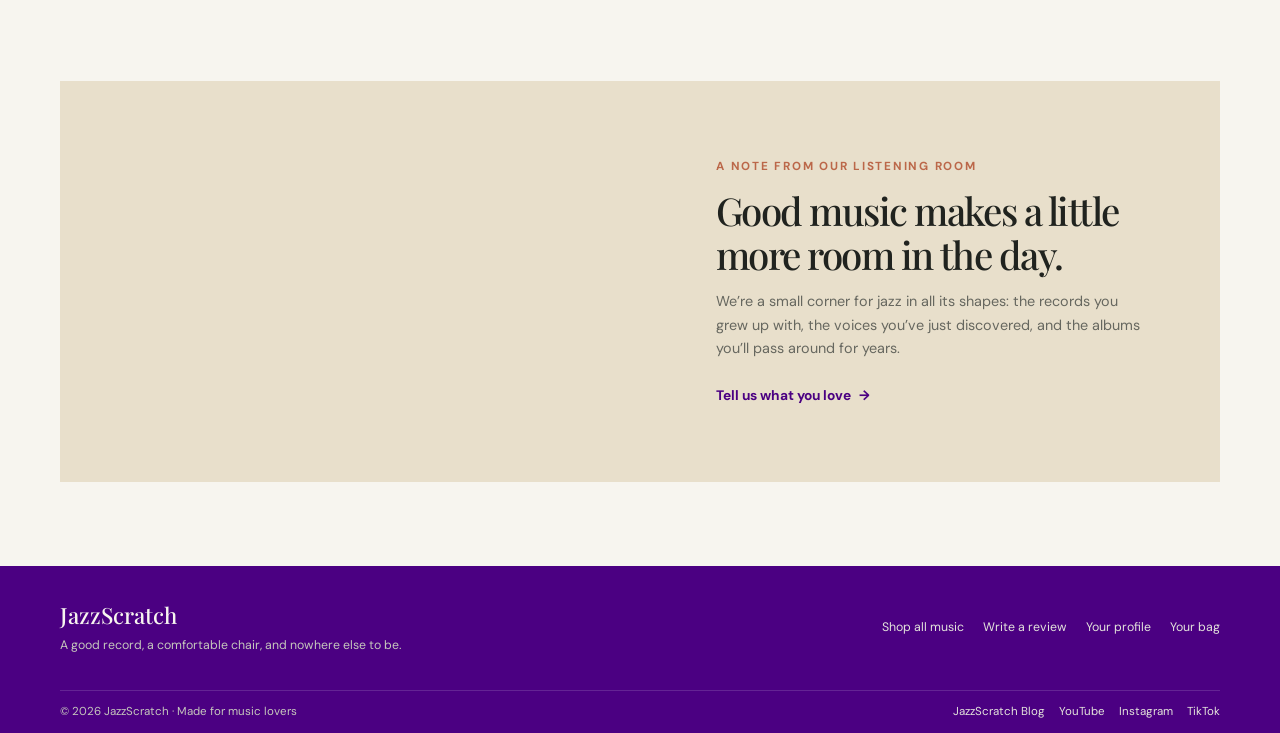
==== commit d438a5b1: "Commit" ====
--- a/index.html
+++ b/index.html
@@ -56,7 +56,7 @@
   </main>
   <footer class="site-footer">
     <div class="shell footer-inner"><div><a class="footer-brand" href="index.html">JazzScratch</a><p class="footer-copy">A good record, a comfortable chair, and nowhere else to be.</p></div><nav class="footer-links" aria-label="Footer navigation"><a href="products.html">Shop all music</a><a href="product-review.html">Write a review</a><a href="profile.html">Your profile</a><a href="cart.html">Your bag</a></nav></div>
-    <div class="shell footer-bottom"><div class="footer-bottom-inner"><span>© 2025 JazzScratch · Made for music lovers</span><nav class="social-links" aria-label="Social media"><a href="#">JazzScratch Blog</a><a href="#">YouTube</a><a href="#">Instagram</a><a href="#">TikTok</a></nav></div></div>
+    <div class="shell footer-bottom"><div class="footer-bottom-inner"><span>© 2026 JazzScratch · Made for music lovers</span><nav class="social-links" aria-label="Social media"><a href="#">JazzScratch Blog</a><a href="#">YouTube</a><a href="#">Instagram</a><a href="#">TikTok</a></nav></div></div>
   </footer>
 </body>
 </html>
--- a/styles.css
+++ b/styles.css
@@ -127,7 +127,7 @@
 .hero-copy { display: flex; flex-direction: column; align-items: flex-start; justify-content: center; padding: 75px max(44px, calc((100vw - 1160px) / 2)); padding-right: 35px; }
 .hero h1 { max-width: 600px; margin: 0 0 20px; font: 500 clamp(3rem, 5.4vw, 5.1rem)/1.04 var(--serif); letter-spacing: -.055em; }
 .hero-copy > p:not(.eyebrow) { max-width: 440px; margin: 0 0 27px; color: #62645b; }
-.hero-image { min-height: 535px; background: linear-gradient(90deg, rgba(233,231,220,.1), transparent 30%), url('https://images.unsplash.com/photo-1511379938547-c1f69419868d?auto=format&fit=crop&w=1400&q=85') center 53%/cover; }
+.hero-image { min-height: 535px; background: linear-gradient(90deg, rgba(233,231,220,.1), transparent 30%), url('https://images.unsplash.com/photo-1415201364774-f6f0bb35f28f?auto=format&fit=crop&w=1400&q=85') center 53%/cover; }
 .hero-note { display: inline-flex; align-items: center; gap: 8px; margin-top: 25px; color: var(--muted); font-size: .76rem; }
 .hero-note span { color: var(--rust); }
 
@@ -164,7 +164,7 @@
 .feature strong { display: block; font-size: .85rem; }
 .feature span:last-child { color: var(--muted); font-size: .77rem; }
 .story-panel { display: grid; min-height: 390px; grid-template-columns: 1fr 1fr; background: #e8dfcb; }
-.story-image { min-height: 300px; background: url('https://images.unsplash.com/photo-1493225457124-a3eb161ffa5f?auto=format&fit=crop&w=1200&q=85') center/cover; }
+.story-image { min-height: 300px; background: url('https://images.unsplash.com/photo-1524368535928-5b5e00ddc76b?auto=format&fit=crop&w=1200&q=85') center/cover; }
 .story-copy { display: flex; flex-direction: column; align-items: flex-start; justify-content: center; padding: clamp(32px, 6vw, 76px); }
 .story-copy h2 { max-width: 460px; margin: 0 0 14px; font: 500 clamp(2rem, 3vw, 2.8rem)/1.15 var(--serif); letter-spacing: -.04em; }
 .story-copy p:not(.eyebrow) { max-width: 440px; margin: 0 0 24px; color: #66675f; font-size: .9rem; }
